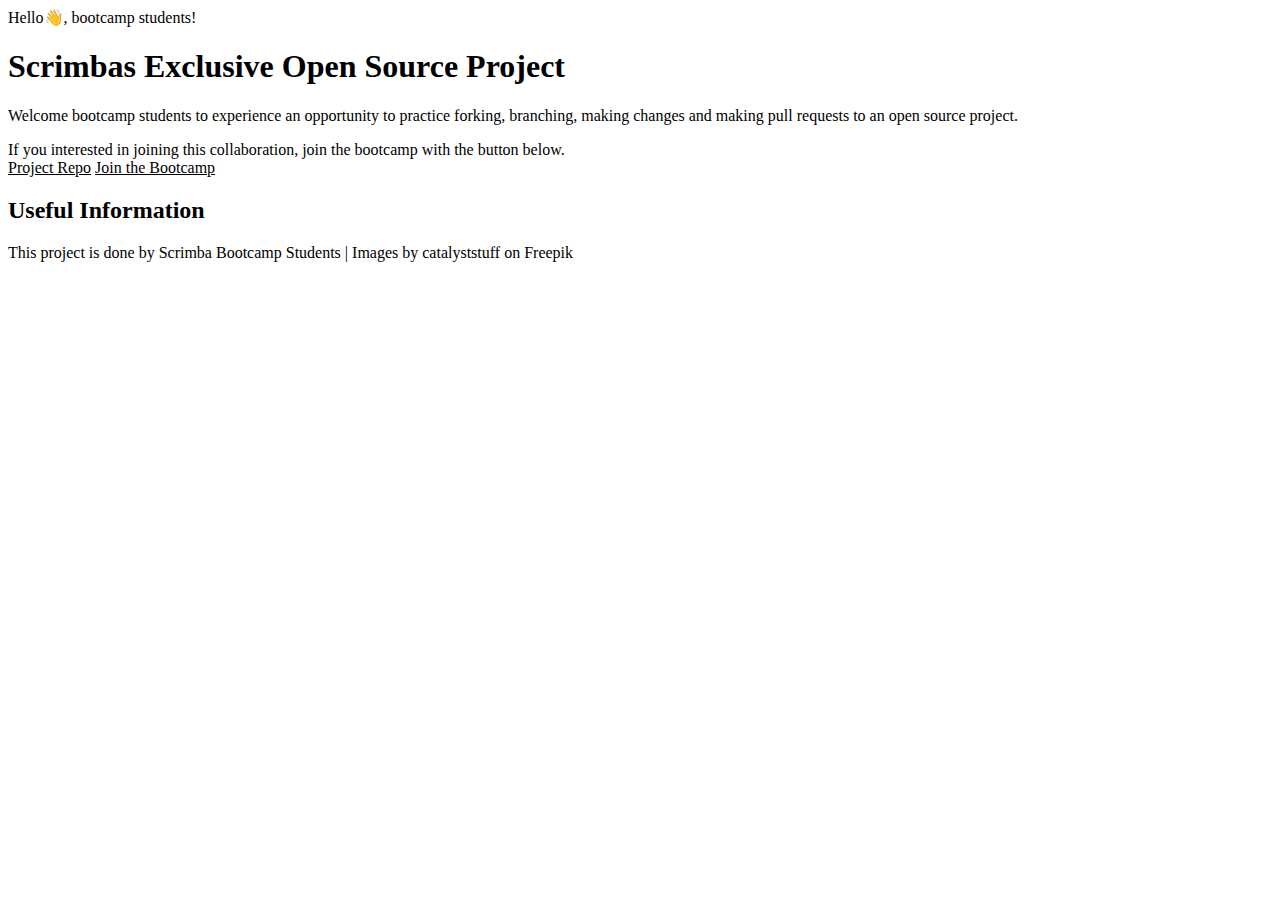
==== index.html @ c2e829df "hover effects for links!" ====
<!DOCTYPE html>
<html lang="en">

<head>
    <meta charset="UTF-8">
    <meta http-equiv="X-UA-Compatible" content="IE=edge">
    <meta name="viewport" content="width=device-width, initial-scale=1.0">
    <title>Bootcamp Collab</title>
    <link rel="icecream icon" href="./assets/images/hero/hero-min.png">
    <link rel="stylesheet" href="./assets/css/index.css">
</head>

<body>
    <header class="header">
        <!-- for a future navigation -->
    </header>

    <main class="main">
        <section class="section-padding section-hero">
            <div class="container container--hero">
                <div class="hero grid grid--2-cols grid--center-v">
                    <div class="hero-text-box">
                        <span class="pre-heading">
                            Hello👋, bootcamp students! 
                        </span>
                        <h1 class="heading-primary">
                            Scrimbas Exclusive Open Source Project
                        </h1>
                        <p class="hero-text">
                            Welcome bootcamp students to experience an opportunity to practice forking, branching, making changes and making pull requests to an open source project.
                        </p>
                        <p class="hero-text">
                            If you interested in joining this collaboration, join the bootcamp with the button below.
                        </p>
                        <a href="https://github.com/michaella23/bootcamp-collab" target="_blank" class="link link--hero margin-right-sm hover-effect ">Project Repo</a>
                        <a href="https://scrimba.com/bootcamp" target="_blank" class="link link--hero scrimba hover-effect">Join the Bootcamp</a>
                    </div>

                    <picture class="hero-img-box">
                        <source srcset="./assets/images/hero/hero.webp" type="image/webp">
                        <source srcset="./assets/images/hero/hero-min.png" type="image/png">

                        <img src="./assets/images/hero/hero-min.png" alt="" class="hero-img">
                    </picture>
                </div>
            </div>
        </section>
        <section>
            <div class="container">
                <h2 class="heading-primary">Useful Information</h2>
                <h3 id="current-local-time"></h3>
            </div>
        </section>
    </main>

    <footer class="section-padding section-footer">
        <div class="container">
            <div class="footer-text-box center-text">
                <p class="done-by">
                    This project is done by
                    <a href="https://github.com/michaella23/bootcamp-collab" class="done-by--link" target="_blank">
                        Scrimba Bootcamp Students
                    </a> |
                    <!-- 
                        DON'T REMOVE THIS UNTIL CURRENT IMAGE IS REPLACED
                    -->
                    <a href="https://www.freepik.com/author/catalyststuff" target="_blank" class="done-by--link">
                        Images by catalyststuff
                    </a> on Freepik
                </p>
            </div>
        </div>
    </footer>

    <script src="assets/javascript/app.js"></script>
</body>

</html>
---- assets/css/index.css ----
@import url('./base.css');
/* 
  Only styles for index.html go here,
  take a look at the STYLE_GUIDE.md to get a better understanding of CSS Variables and importing fonts & other stylesheets.
*/

/* 
  
*/

/* section-hero */
.section-hero {
  background-color: var(--clr);
}

.hero {}

.hero-text-box {}

.hero-text {
  margin-bottom: var(--spacing-12);
}

.hero-text:last-of-type {
  margin-bottom: var(--spacing-24);
}

.link--hero {
  padding: var(--spacing-16) var(--spacing-24);
  border: 2px solid var(--clr-stroke);
  border-radius: 0.8rem;
  color: var(--clr-button-text);
  background-color: var(--clr-button);
  box-shadow: 0 0.4rem 0.4rem -0.5rem var(--clr-shadow);
}

.scrimba {
  background-color: var(--clr-button-plus);
}

/* 
  This targets the img container so it can centered 
  within the grids cell
*/
.hero-img-box {
  display: flex;
  justify-content: center;
  align-items: center;
}

.hero-img {
  width: 100%;
  max-width: 50rem;
  filter: contrast(0.85) saturate(0.95) brightness(1.1);
}

.hero-img:hover {
  cursor: pointer;
  transform: scale(1.6);
  transition: all 0.8s ease-in-out;
}

.done-by {
  font-size: var(--font-12);
  line-height: var(--line-height-15);
  letter-spacing: var(--letter-space-n05);
}

.done-by--link,
.done-by--link:link,
.done-by--link:visited {
  display: inline-block;
  font-size: var(--font-14);
  font-weight: var(--font-weight-500);
  text-decoration: none;
  color: var(--clr-paragraph);
}

.done-by--link:hover,
.done-by--link:active {
  border-bottom: 1px solid var(--clr-paragraph);
}


/* 
  moving rainbow gradient effect on the Current Local time text
*/

#current-local-time{
  background: linear-gradient(to right, #6666ff, #0099ff , #00ff00, #ff3399, #6666ff);
    -webkit-background-clip: text;
    background-clip: text;
    color: transparent;
    animation: rainbow_animation 6s ease-in-out 1s infinite;
    background-size: 400% 100%;
}

@keyframes rainbow_animation {
  0%,100% {
      background-position: 0 0;
  }

  50% {
      background-position: 100% 0;
  }
}

/* 
  CSS hover effects for links
*/

.hover-effect:hover {
  background: #8A2387;  /* fallback for old browsers */
  background: -webkit-linear-gradient(to right, #F27121, #E94057, #8A2387);  /* Chrome 10-25, Safari 5.1-6 */
  background: linear-gradient(to right, #F27121, #E94057, #8A2387); /* W3C, IE 10+/ Edge, Firefox 16+, Chrome 26+, Opera 12+, Safari 7+ */

  opacity:1;
  background-color: blue;
  box-shadow:0 8px 20px 0px rgba(0,0,0,0.125);
}
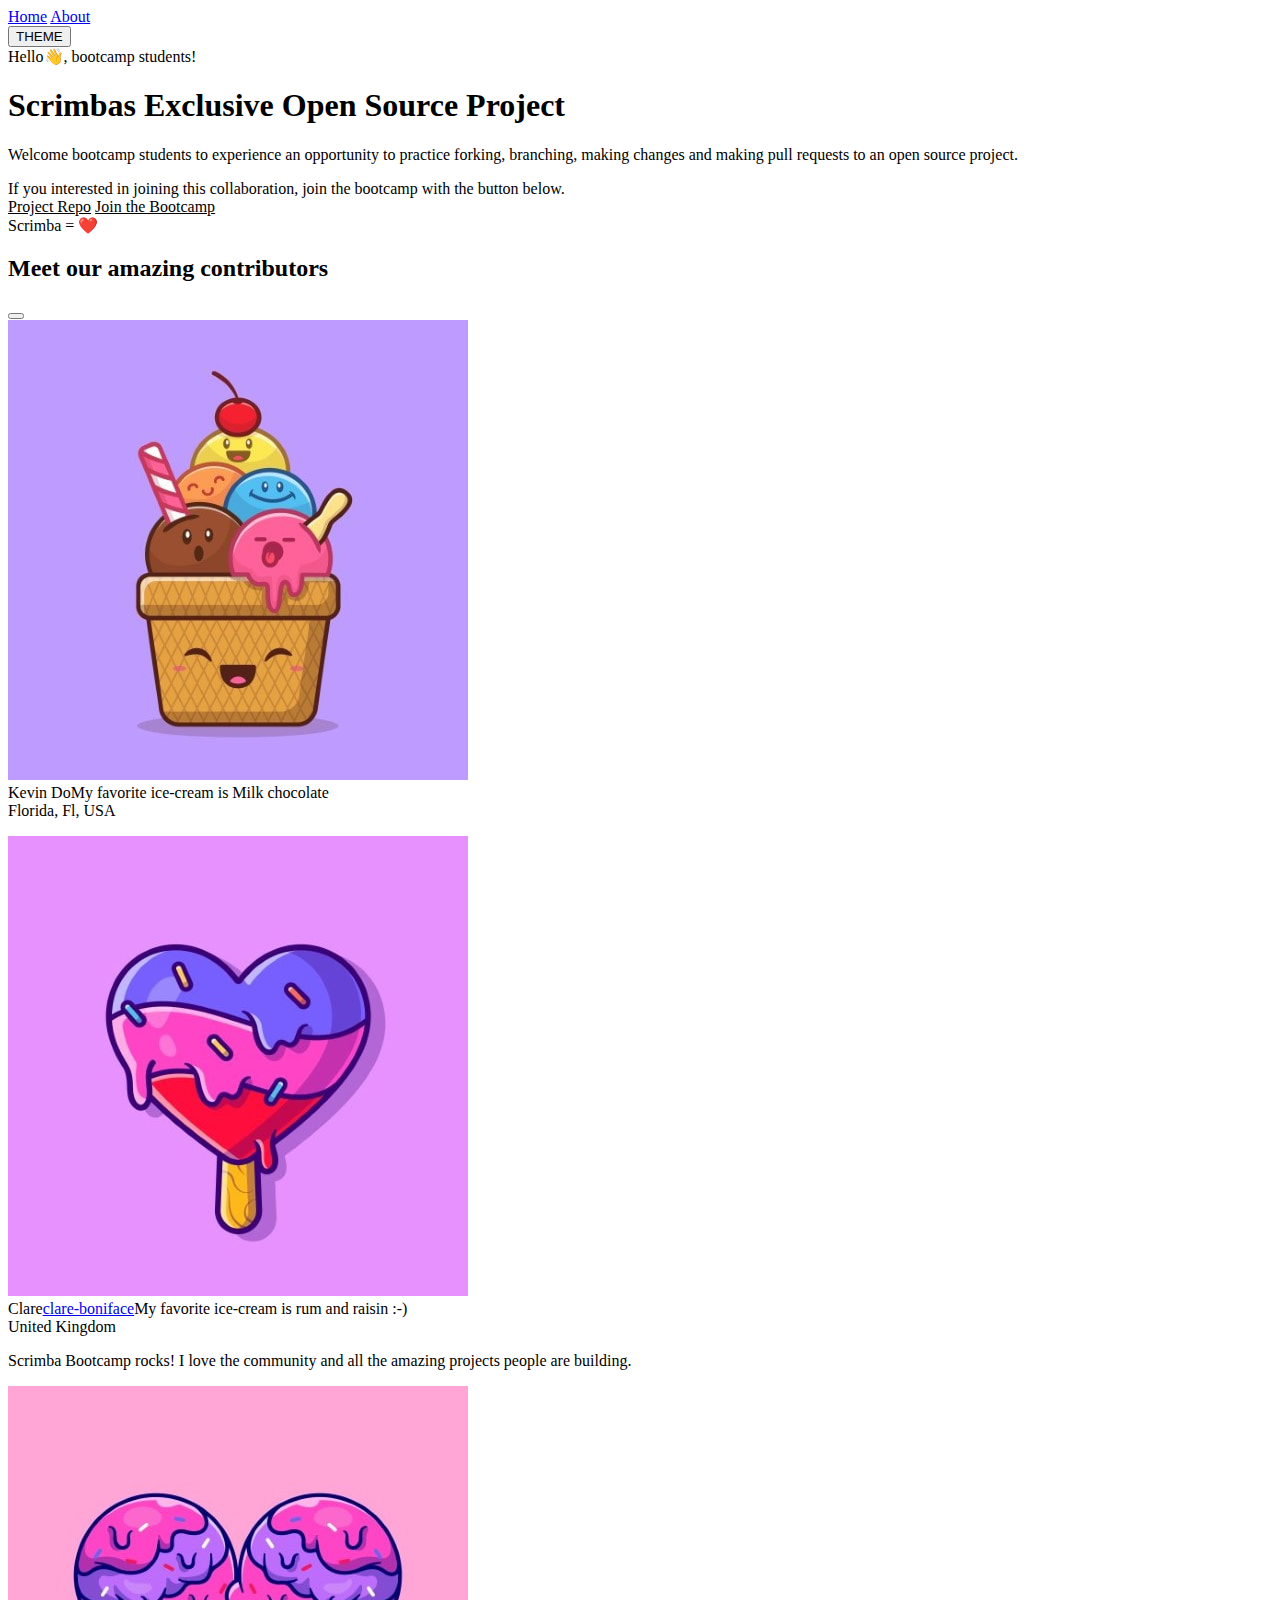
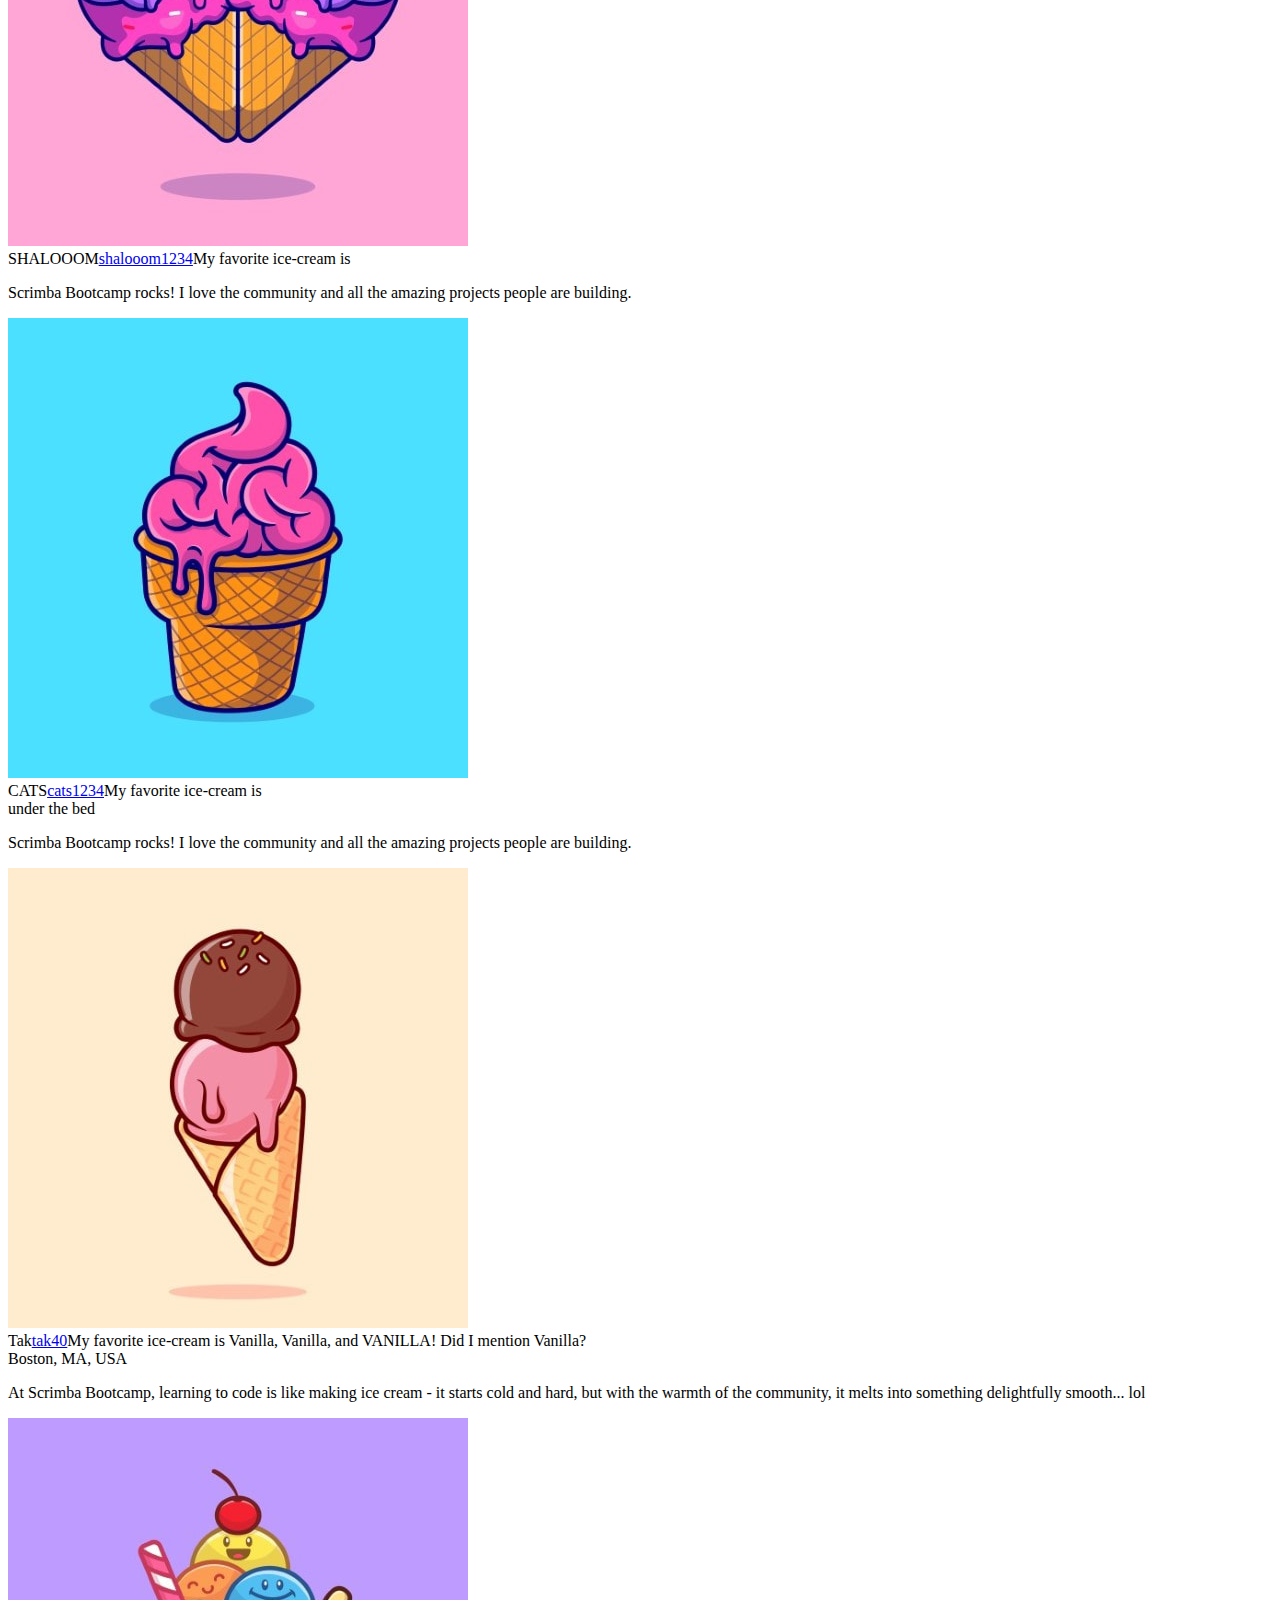
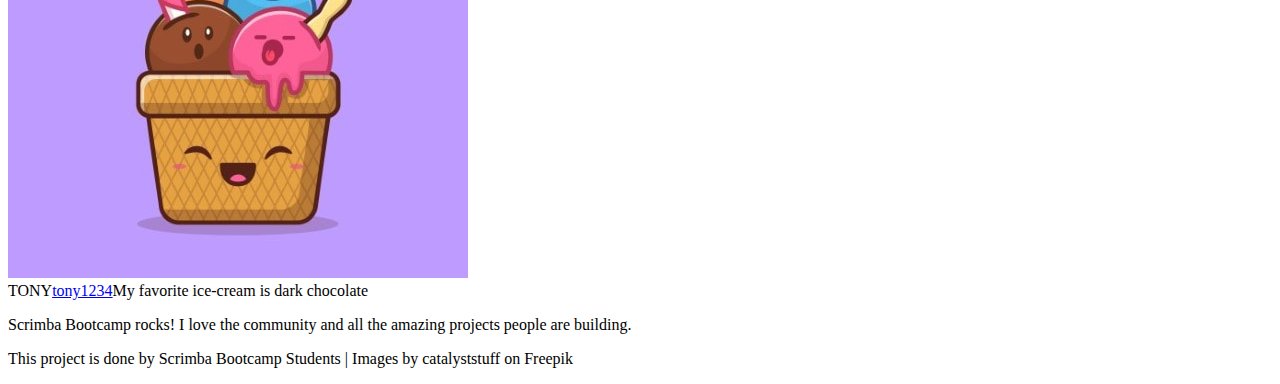
==== commit 2aaa619f: "Merge pull request #109 from michaella23/create-about-page" ====
--- a/index.html
+++ b/index.html
@@ -8,11 +8,17 @@
     <title>Bootcamp Collab</title>
     <link rel="icecream icon" href="./assets/images/hero/hero-min.png">
     <link rel="stylesheet" href="./assets/css/index.css">
+    <script type="module" src="https://unpkg.com/ionicons@7.1.0/dist/ionicons/ionicons.esm.js"></script>
+    <script nomodule src="https://unpkg.com/ionicons@7.1.0/dist/ionicons/ionicons.js"></script>
 </head>
 
 <body>
     <header class="header">
-        <!-- for a future navigation -->
+        <nav class="nav-bar">
+            <a href="index.html" class="nav-item">Home</a>
+            <a href="html/about.html" class="nav-item">About</a>
+        </nav>
+        <button class="theme-button">THEME</button>
     </header>
 
     <main class="main">
@@ -20,19 +26,21 @@
             <div class="container container--hero">
                 <div class="hero grid grid--2-cols grid--center-v">
                     <div class="hero-text-box">
-                        <span class="pre-heading">
-                            Hello👋, bootcamp students! 
+                        <span id="current-local-time" class="pre-heading display-block current-local-time"></span>
+                        <span id="greeting" class="pre-heading display-block">
+                            Hello👋, bootcamp students!
                         </span>
                         <h1 class="heading-primary">
                             Scrimbas Exclusive Open Source Project
                         </h1>
                         <p class="hero-text">
-                            Welcome bootcamp students to experience an opportunity to practice forking, branching, making changes and making pull requests to an open source project.
+                            Welcome bootcamp students to experience an opportunity to practice forking, branching,
+                            making changes and making pull requests to an open source project.
                         </p>
                         <p class="hero-text">
                             If you interested in joining this collaboration, join the bootcamp with the button below.
                         </p>
-                        <a href="https://github.com/michaella23/bootcamp-collab" target="_blank" class="link link--hero margin-right-sm hover-effect ">Project Repo</a>
+                        <a href="https://github.com/michaella23/bootcamp-collab" target="_blank" class="link link--hero margin-right-sm hover-effect">Project Repo</a>
                         <a href="https://scrimba.com/bootcamp" target="_blank" class="link link--hero scrimba hover-effect">Join the Bootcamp</a>
                     </div>
 
@@ -45,10 +53,25 @@
                 </div>
             </div>
         </section>
-        <section>
+
+        <section class="section-padding section-scrimba-contributors">
+            <!-- section header -->
             <div class="container">
-                <h2 class="heading-primary">Useful Information</h2>
-                <h3 id="current-local-time"></h3>
+                <span class="pre-heading">Scrimba = ❤️</span>
+                <h2 class="heading-secondary">
+                    Meet our amazing contributors
+                </h2>
+            </div>
+
+            <!-- section component -->
+            <div class="scrimba-contributors">
+                <div class="container grid grid--2-cols scrimba-contributors--container">
+                    <button class="load-more">
+                        <ion-icon name="arrow-down-outline" class="load-more--icon"></ion-icon>
+                    </button>
+                    
+                </div>
+                
             </div>
         </section>
     </main>
@@ -64,7 +87,7 @@
                     <!-- 
                         DON'T REMOVE THIS UNTIL CURRENT IMAGE IS REPLACED
                     -->
-                    <a href="https://www.freepik.com/author/catalyststuff" target="_blank" class="done-by--link">
+                    <a href="https://www.freepik.com/author/catalyststuff" target="_blank" class="done-by--link link-color">
                         Images by catalyststuff
                     </a> on Freepik
                 </p>
@@ -72,7 +95,9 @@
         </div>
     </footer>
 
-    <script src="assets/javascript/app.js"></script>
+    <script src="./assets/javascript/app.js" type="Module"></script>
+    <script src="./assets/javascript/contributors.js" type="Module"></script>
+    <script src="./assets/javascript/contributors-component.js" type="Module"></script>
 </body>
 
-</html>
+</html>--- a/assets/css/index.css
+++ b/assets/css/index.css
@@ -113,8 +113,6 @@
   background: #8A2387;  /* fallback for old browsers */
   background: -webkit-linear-gradient(to right, #F27121, #E94057, #8A2387);  /* Chrome 10-25, Safari 5.1-6 */
   background: linear-gradient(to right, #F27121, #E94057, #8A2387); /* W3C, IE 10+/ Edge, Firefox 16+, Chrome 26+, Opera 12+, Safari 7+ */
-
   opacity:1;
-  background-color: blue;
   box-shadow:0 8px 20px 0px rgba(0,0,0,0.125);
 }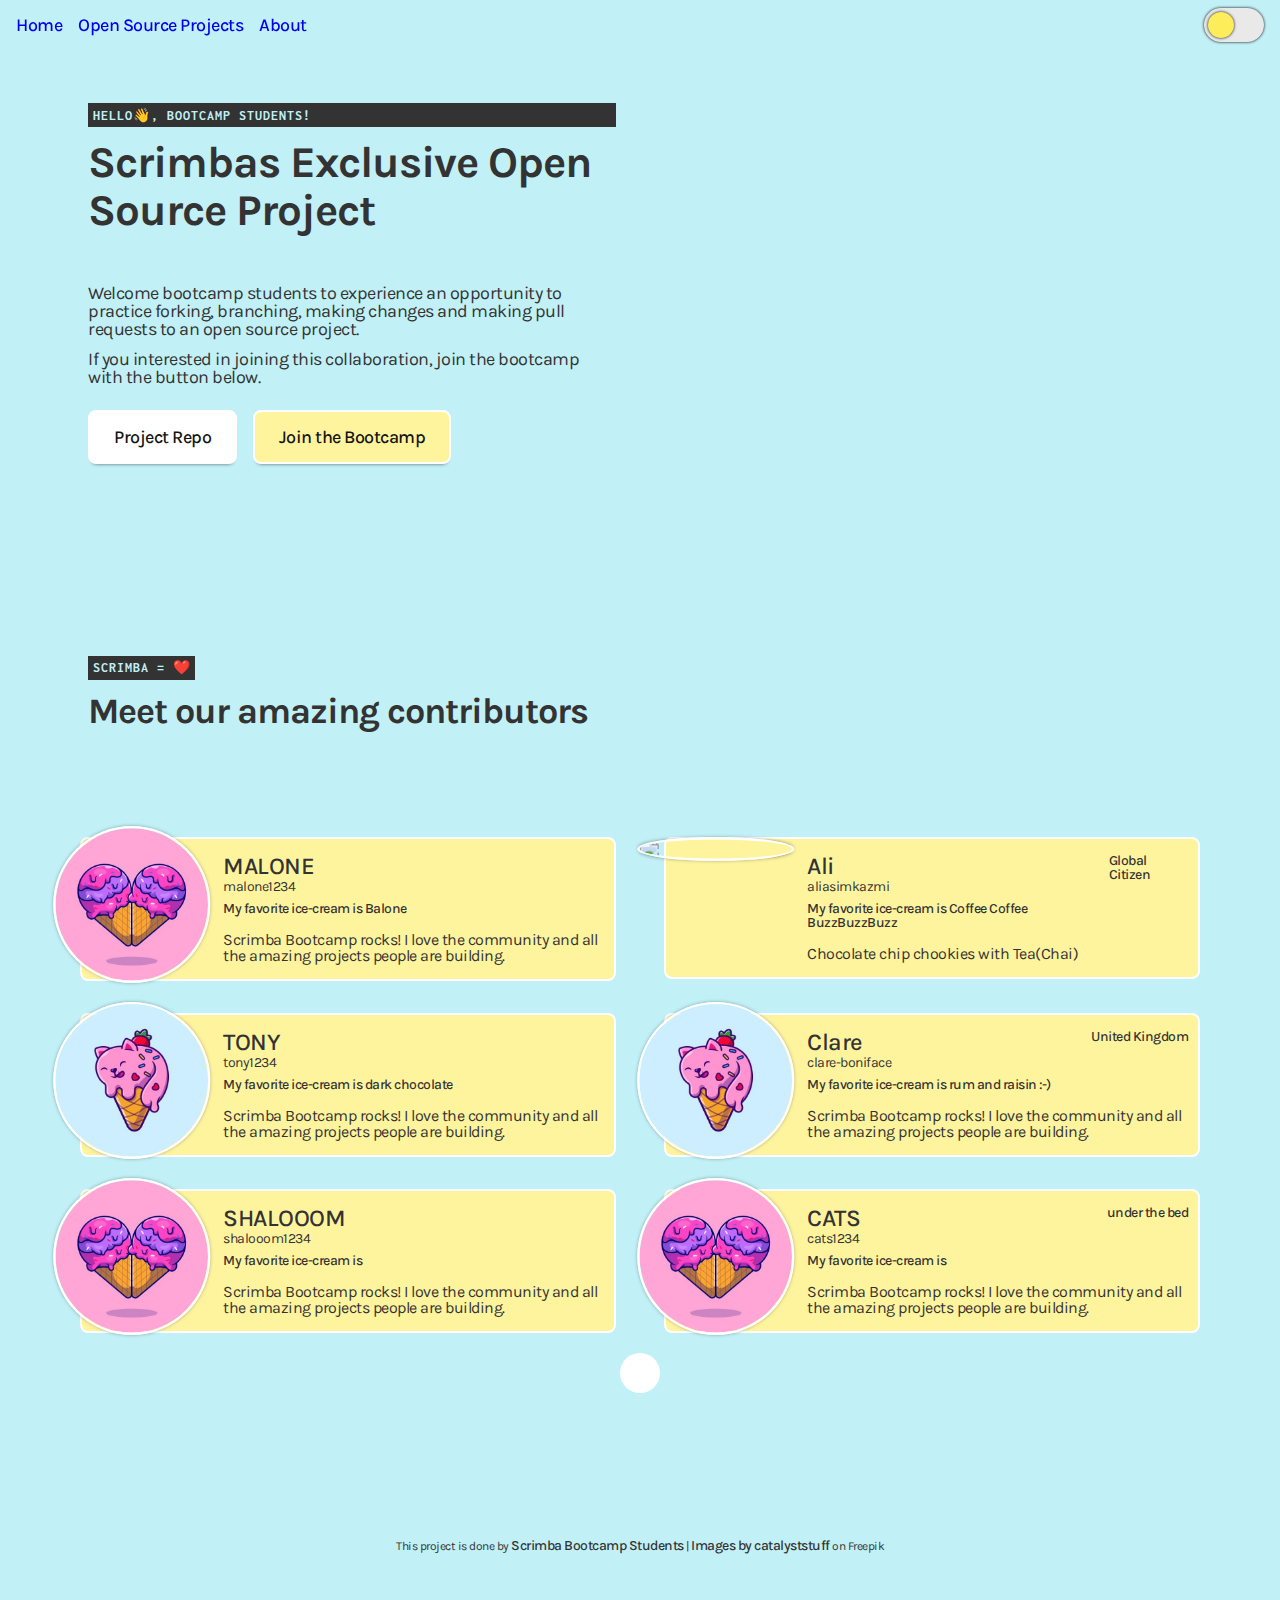
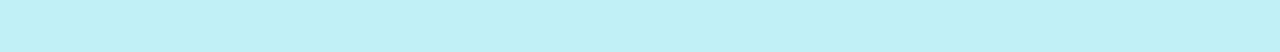
==== commit a5582ef0: "Merge pull request #131 from bbrazis/main" ====
--- a/index.html
+++ b/index.html
@@ -16,9 +16,14 @@
     <header class="header">
         <nav class="nav-bar">
             <a href="index.html" class="nav-item">Home</a>
+            <a href="html/open-source-projects.html" class="nav-item">Open Source Projects</a>
             <a href="html/about.html" class="nav-item">About</a>
         </nav>
-        <button class="theme-button">THEME</button>
+        <label class="switch">
+            <input type="checkbox" id="theme-switch">
+            <span class="slider round theme-button"></span>
+            <span class="visually-hidden">Theme switch toggle</span>
+        </label>
     </header>
 
     <main class="main">
@@ -100,4 +105,4 @@
     <script src="./assets/javascript/contributors-component.js" type="Module"></script>
 </body>
 
-</html>+</html>
--- a/assets/css/index.css
+++ b/assets/css/index.css
@@ -1,17 +1,66 @@
 @import url('./base.css');
+@import url('./darkmode.css');
+
 /* 
   Only styles for index.html go here,
   take a look at the STYLE_GUIDE.md to get a better understanding of CSS Variables and importing fonts & other stylesheets.
 */
 
-/* 
-  
-*/
-
-/* section-hero */
-.section-hero {
-  background-color: var(--clr);
-}
+/* ===========================
+        Utility Classes
+=========================== */
+
+.visually-hidden { 
+    border: 0;
+    padding: 0;
+    margin: 0;
+    position: absolute !important;
+    height: 1px; 
+    width: 1px;
+    overflow: hidden;
+    clip: rect(1px 1px 1px 1px); /* IE6, IE7 - a 0 height clip, off to the bottom right of the visible 1px box */
+    clip: rect(1px, 1px, 1px, 1px); /*maybe deprecated but we need to support legacy browsers */
+    clip-path: inset(50%); /*modern browsers, clip-path works inwards from each corner*/
+    white-space: nowrap; /* added line to stop words getting smushed together (as they go onto seperate lines and some screen readers do not understand line feeds as a space */
+}
+
+/* ===========================
+       header elements 
+=========================== */
+
+.header {
+  display: flex;
+  position: fixed;
+  /* right: 0; */
+  z-index: 1;
+  justify-content: space-between;
+  align-items: center;
+  width: 100%;
+  padding: var(--spacing-8) var(--spacing-16);
+}
+
+.nav-bar {
+  display: flex;
+  gap: var(--spacing-16);
+}
+
+.nav-item {
+  font-weight: 500;
+  text-decoration: none;
+}
+
+.nav-item:hover,
+.nav-item:focus,
+.nav-item:active {
+  text-decoration: underline;
+  box-shadow: unset;
+}
+
+/* ===========================
+         section-hero 
+=========================== */
+
+.section-hero {}
 
 .hero {}
 
@@ -26,6 +75,7 @@
 }
 
 .link--hero {
+  text-align: center;
   padding: var(--spacing-16) var(--spacing-24);
   border: 2px solid var(--clr-stroke);
   border-radius: 0.8rem;
@@ -34,14 +84,6 @@
   box-shadow: 0 0.4rem 0.4rem -0.5rem var(--clr-shadow);
 }
 
-.scrimba {
-  background-color: var(--clr-button-plus);
-}
-
-/* 
-  This targets the img container so it can centered 
-  within the grids cell
-*/
 .hero-img-box {
   display: flex;
   justify-content: center;
@@ -52,13 +94,199 @@
   width: 100%;
   max-width: 50rem;
   filter: contrast(0.85) saturate(0.95) brightness(1.1);
+  transition: all 0.8s ease-in-out;
 }
 
 .hero-img:hover {
   cursor: pointer;
   transform: scale(1.6);
-  transition: all 0.8s ease-in-out;
-}
+}
+
+.current-local-time {
+  text-align: right;
+  font-size: var(--font-24);
+  background: linear-gradient(to right,
+      #3c3cbd,
+      #0059ff,
+      #8f6901,
+      #ff3399,
+      #3f3fd1);
+  -webkit-background-clip: text;
+  background-clip: text;
+  color: transparent;
+  animation: rainbow_animation 10s 1s infinite;
+  background-size: 400% 100%;
+  margin-bottom: var(--spacing-4);
+  z-index: 1;
+}
+
+.scrimba {
+  background-color: var(--clr-button-plus);
+}
+
+/* =============================
+ moving rainbow gradient effect
+============================= */
+
+@keyframes rainbow_animation {
+
+  0%,
+  100% {
+    background-position: 0 0;
+  }
+
+  50% {
+    background-position: 100% 0;
+  }
+}
+
+/* ================================
+       section scrimba-likes 
+================================ */
+
+.section-scrimba-contributors {}
+
+.scrimba-contributors {}
+
+.scrimba-contributors--container {
+  position: relative;
+  padding: 1rem 4rem;
+  width: 100%;
+  row-gap: var(--spacing-32);
+}
+
+.scrimba-contributors-card {
+  border: 2px solid var(--clr-stroke);
+  border-radius: 0.8rem;
+  height: fit-content;
+  display: flex;
+  justify-content: center;
+  align-items: flex-start;
+  background-color: var(--clr-accent-tint);
+}
+
+.scrimba-contributors--user-img-box {
+  flex: 1;
+  border: 2px solid var(--clr-stroke);
+  border-radius: 50%;
+  display: flex;
+  justify-content: center;
+  align-items: center;
+  transform: scale(1.2) translateX(-10%);
+  box-shadow: 0 0 0.4rem -0.2rem var(--clr-shadow);
+  overflow: hidden;
+}
+
+.scrimba-contributors--user-img {
+  border-radius: 50%;
+  width: 100%;
+  transition: transform 0.25s ease-in;
+}
+
+.scrimba-contributors-card:hover .scrimba-contributors--user-img {
+  transform: scale(1.1);
+}
+
+.scrimba-contributors--user-text-box {
+  flex: 3;
+  padding: 1.5rem 1rem;
+  display: flex;
+  flex-direction: column;
+}
+
+.user-text-box-header {
+  display: flex;
+  align-items: flex-start;
+  margin-bottom: var(--spacing-16);
+}
+
+.username-container {
+  display: flex;
+  flex-direction: column;
+}
+
+.scrimba-contributors--username {
+  font-size: var(--font-24);
+  font-weight: var(--font-weight-500);
+  margin-bottom: var(--spacing-2);
+}
+
+.scrimba-contributors--link {
+  position: relative;
+  width: fit-content;
+  font-size: var(--font-14);
+  color: inherit;
+  text-decoration: none;
+  margin-bottom: var(--spacing-8);
+  cursor: pointer;
+}
+
+.scrimba-contributors--link::after {
+  content: 'GitHub';
+  position: absolute;
+  top: 50%;
+  right: 0;
+  padding: 0.3rem 0.7rem;
+  border-radius: 0.8rem;
+  transform: translate(100%, -45%);
+  font-size: var(--font-14);
+  font-weight: var(--font-weight-700);
+  color: var(--clr-accent-tint);
+  background-color: var(--clr-paragraph);
+  opacity: 0;
+  transition: transform 0.15s cubic-bezier(0, 0, 0.6, 1), opacity 0.15s cubic-bezier(0, 0, 0.6, 1);
+}
+
+.scrimba-contributors-card:hover .scrimba-contributors--link::after {
+  opacity: 1;
+  transform: translate(110%, -45%);
+}
+
+.scrimba-contributors--fav-icecream {
+  font-size: var(--font-14);
+  font-weight: var(--font-weight-500);
+}
+
+.scrimba-contributors--location {
+  margin-left: auto;
+  font-size: var(--font-14);
+  font-weight: var(--font-weight-500);
+}
+
+.scrimba-contributors--user-comment {
+  font-size: var(--font-16);
+}
+
+.load-more {
+  padding: 1rem;
+  border: none;
+  border-radius: 50%;
+  position: absolute;
+  bottom: 0;
+  left: 50%;
+  transform: translate(-50%, 5rem);
+  display: flex;
+  justify-content: center;
+  align-items: center;
+  background-color: var(--clr-button);
+  transition: transform 0.15s cubic-bezier(0, 0, 0.6, 1), box-shadow 0.15s cubic-bezier(0, 0, 0.6, 1);
+  cursor: pointer;
+}
+
+.load-more:hover {
+  transform: translate(-50%, 4.8rem);
+  box-shadow: 0 0.4rem 0.4rem -0.4rem var(--clr-shadow);
+}
+
+.load-more--icon {
+  width: 2rem;
+  height: 2rem;
+  color: var(--clr-paragraph);
+}
+
+/* =========================
+       section footer
+========================= */
 
 .done-by {
   font-size: var(--font-12);
@@ -81,38 +309,82 @@
   border-bottom: 1px solid var(--clr-paragraph);
 }
 
-
-/* 
-  moving rainbow gradient effect on the Current Local time text
-*/
-
-#current-local-time{
-  background: linear-gradient(to right, #6666ff, #0099ff , #00ff00, #ff3399, #6666ff);
-    -webkit-background-clip: text;
-    background-clip: text;
-    color: transparent;
-    animation: rainbow_animation 6s ease-in-out 1s infinite;
-    background-size: 400% 100%;
-}
-
-@keyframes rainbow_animation {
-  0%,100% {
-      background-position: 0 0;
-  }
-
-  50% {
-      background-position: 100% 0;
-  }
-}
-
-/* 
+/* ============================
   CSS hover effects for links
-*/
+============================ */
 
 .hover-effect:hover {
-  background: #8A2387;  /* fallback for old browsers */
-  background: -webkit-linear-gradient(to right, #F27121, #E94057, #8A2387);  /* Chrome 10-25, Safari 5.1-6 */
-  background: linear-gradient(to right, #F27121, #E94057, #8A2387); /* W3C, IE 10+/ Edge, Firefox 16+, Chrome 26+, Opera 12+, Safari 7+ */
-  opacity:1;
-  box-shadow:0 8px 20px 0px rgba(0,0,0,0.125);
-}+  background: #8A2387;
+  /* fallback for old browsers */
+  background: -webkit-linear-gradient(to right, #F27121, #E94057, #8A2387);
+  /* Chrome 10-25, Safari 5.1-6 */
+  background: linear-gradient(to right, #F27121, #E94057, #8A2387);
+  /* W3C, IE 10+/ Edge, Firefox 16+, Chrome 26+, Opera 12+, Safari 7+ */
+  opacity: 1;
+  box-shadow: 0 8px 20px 0px rgba(0, 0, 0, 0.125);
+}
+
+/* ===========================
+      Theme Switch CSS
+=========================== */
+
+.switch {
+  position: relative;
+  display: inline-block;
+  width: 60px;
+  height: 34px;
+}
+
+.switch input {
+  opacity: 0;
+  width: 0;
+  height: 0;
+}
+
+.slider {
+  position: absolute;
+  cursor: pointer;
+  top: 0;
+  left: 0;
+  right: 0;
+  bottom: 0;
+  background-color: #e9e9e9;
+  -webkit-transition: .4s;
+  transition: .4s;
+  box-shadow: 0 0 3px #000;
+}
+
+.slider:before {
+  position: absolute;
+  content: "";
+  height: 26px;
+  width: 26px;
+  left: 4px;
+  bottom: 4px;
+  background-color: white;
+  -webkit-transition: .4s;
+  transition: .4s;
+}
+
+input:checked+.slider:before {
+  -webkit-transform: translateX(26px);
+  -ms-transform: translateX(26px);
+  transform: translateX(26px);
+}
+
+/* Rounded sliders */
+
+.slider.round {
+  border-radius: 34px;
+}
+
+.slider.round:before {
+  border-radius: 50%;
+  background-image: url('../images/hero/sun.png');
+  background-size: cover;
+  background-size: 70%;
+  background-repeat: no-repeat;
+  background-position: center;
+  background-color: rgb(254, 237, 91);
+  box-shadow: 0 0 3px #000;
+}
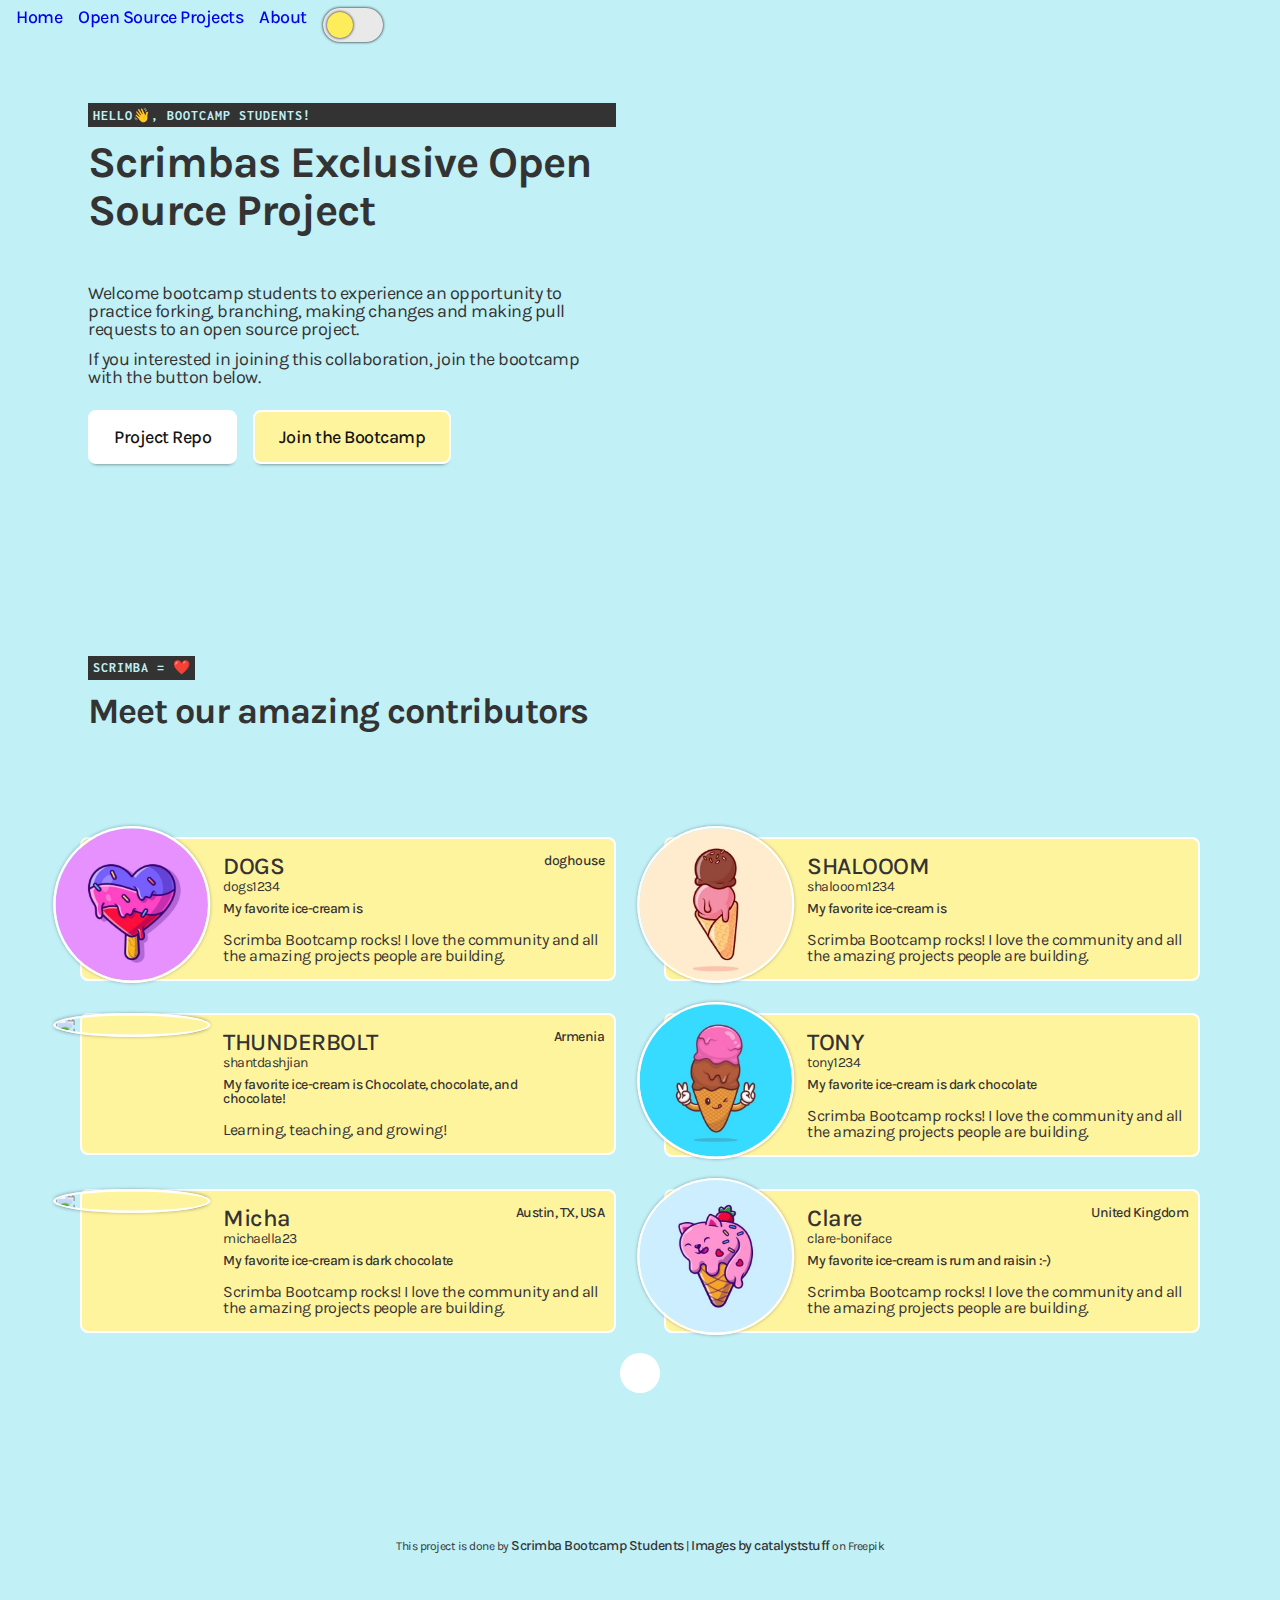
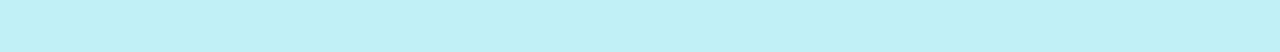
==== commit e77b4b53: "Refactored Nav: moved elements & added class names." ====
--- a/index.html
+++ b/index.html
@@ -1,108 +1,159 @@
 <!DOCTYPE html>
 <html lang="en">
+  <head>
+    <meta charset="UTF-8" />
+    <meta http-equiv="X-UA-Compatible" content="IE=edge" />
+    <meta name="viewport" content="width=device-width, initial-scale=1.0" />
+    <title>Bootcamp Collab</title>
+    <link rel="icecream icon" href="./assets/images/hero/hero-min.png" />
+    <link rel="stylesheet" href="./assets/css/index.css" />
+    <script
+      type="module"
+      src="https://unpkg.com/ionicons@7.1.0/dist/ionicons/ionicons.esm.js"
+    ></script>
+    <script
+      nomodule
+      src="https://unpkg.com/ionicons@7.1.0/dist/ionicons/ionicons.js"
+    ></script>
+  </head>
 
-<head>
-    <meta charset="UTF-8">
-    <meta http-equiv="X-UA-Compatible" content="IE=edge">
-    <meta name="viewport" content="width=device-width, initial-scale=1.0">
-    <title>Bootcamp Collab</title>
-    <link rel="icecream icon" href="./assets/images/hero/hero-min.png">
-    <link rel="stylesheet" href="./assets/css/index.css">
-    <script type="module" src="https://unpkg.com/ionicons@7.1.0/dist/ionicons/ionicons.esm.js"></script>
-    <script nomodule src="https://unpkg.com/ionicons@7.1.0/dist/ionicons/ionicons.js"></script>
-</head>
-
-<body>
+  <body>
     <header class="header">
-        <nav class="nav-bar">
-            <a href="index.html" class="nav-item">Home</a>
-            <a href="html/open-source-projects.html" class="nav-item">Open Source Projects</a>
-            <a href="html/about.html" class="nav-item">About</a>
-        </nav>
+      <nav class="nav-bar">
+        <span class="nav-span nav-span-current">
+          <a href="index.html" class="nav-item nav-item-current">Home</a>
+        </span>
+        <span class="nav-span">
+          <a href="html/open-source-projects.html" class="nav-item"
+            >Open Source Projects</a
+          >
+        </span>
+        <span class="nav-span">
+          <a href="html/about.html" class="nav-item">About</a>
+        </span>
         <label class="switch">
-            <input type="checkbox" id="theme-switch">
-            <span class="slider round theme-button"></span>
-            <span class="visually-hidden">Theme switch toggle</span>
+          <input type="checkbox" id="theme-switch" />
+          <span class="slider round theme-button"></span>
+          <span class="visually-hidden">Theme switch toggle</span>
         </label>
+      </nav>
     </header>
 
     <main class="main">
-        <section class="section-padding section-hero">
-            <div class="container container--hero">
-                <div class="hero grid grid--2-cols grid--center-v">
-                    <div class="hero-text-box">
-                        <span id="current-local-time" class="pre-heading display-block current-local-time"></span>
-                        <span id="greeting" class="pre-heading display-block">
-                            Hello👋, bootcamp students!
-                        </span>
-                        <h1 class="heading-primary">
-                            Scrimbas Exclusive Open Source Project
-                        </h1>
-                        <p class="hero-text">
-                            Welcome bootcamp students to experience an opportunity to practice forking, branching,
-                            making changes and making pull requests to an open source project.
-                        </p>
-                        <p class="hero-text">
-                            If you interested in joining this collaboration, join the bootcamp with the button below.
-                        </p>
-                        <a href="https://github.com/michaella23/bootcamp-collab" target="_blank" class="link link--hero margin-right-sm hover-effect">Project Repo</a>
-                        <a href="https://scrimba.com/bootcamp" target="_blank" class="link link--hero scrimba hover-effect">Join the Bootcamp</a>
-                    </div>
-
-                    <picture class="hero-img-box">
-                        <source srcset="./assets/images/hero/hero.webp" type="image/webp">
-                        <source srcset="./assets/images/hero/hero-min.png" type="image/png">
-
-                        <img src="./assets/images/hero/hero-min.png" alt="" class="hero-img">
-                    </picture>
-                </div>
-            </div>
-        </section>
-
-        <section class="section-padding section-scrimba-contributors">
-            <!-- section header -->
-            <div class="container">
-                <span class="pre-heading">Scrimba = ❤️</span>
-                <h2 class="heading-secondary">
-                    Meet our amazing contributors
-                </h2>
+      <section class="section-padding section-hero">
+        <div class="container container--hero">
+          <div class="hero grid grid--2-cols grid--center-v">
+            <div class="hero-text-box">
+              <span
+                id="current-local-time"
+                class="pre-heading display-block current-local-time"
+              ></span>
+              <span id="greeting" class="pre-heading display-block">
+                Hello👋, bootcamp students!
+              </span>
+              <h1 class="heading-primary">
+                Scrimbas Exclusive Open Source Project
+              </h1>
+              <p class="hero-text">
+                Welcome bootcamp students to experience an opportunity to
+                practice forking, branching, making changes and making pull
+                requests to an open source project.
+              </p>
+              <p class="hero-text">
+                If you interested in joining this collaboration, join the
+                bootcamp with the button below.
+              </p>
+              <a
+                href="https://github.com/michaella23/bootcamp-collab"
+                target="_blank"
+                class="link link--hero margin-right-sm hover-effect"
+                >Project Repo</a
+              >
+              <a
+                href="https://scrimba.com/bootcamp"
+                target="_blank"
+                class="link link--hero scrimba hover-effect"
+                >Join the Bootcamp</a
+              >
             </div>
 
-            <!-- section component -->
-            <div class="scrimba-contributors">
-                <div class="container grid grid--2-cols scrimba-contributors--container">
-                    <button class="load-more">
-                        <ion-icon name="arrow-down-outline" class="load-more--icon"></ion-icon>
-                    </button>
-                    
-                </div>
-                
-            </div>
-        </section>
+            <picture class="hero-img-box">
+              <source
+                srcset="./assets/images/hero/hero.webp"
+                type="image/webp"
+              />
+              <source
+                srcset="./assets/images/hero/hero-min.png"
+                type="image/png"
+              />
+
+              <img
+                src="./assets/images/hero/hero-min.png"
+                alt=""
+                class="hero-img"
+              />
+            </picture>
+          </div>
+        </div>
+      </section>
+
+      <section class="section-padding section-scrimba-contributors">
+        <!-- section header -->
+        <div class="container">
+          <span class="pre-heading">Scrimba = ❤️</span>
+          <h2 class="heading-secondary">Meet our amazing contributors</h2>
+        </div>
+
+        <!-- section component -->
+        <div class="scrimba-contributors">
+          <div
+            class="container grid grid--2-cols scrimba-contributors--container"
+          >
+            <button class="load-more">
+              <ion-icon
+                name="arrow-down-outline"
+                class="load-more--icon"
+              ></ion-icon>
+            </button>
+          </div>
+        </div>
+      </section>
     </main>
 
     <footer class="section-padding section-footer">
-        <div class="container">
-            <div class="footer-text-box center-text">
-                <p class="done-by">
-                    This project is done by
-                    <a href="https://github.com/michaella23/bootcamp-collab" class="done-by--link" target="_blank">
-                        Scrimba Bootcamp Students
-                    </a> |
-                    <!-- 
+      <div class="container">
+        <div class="footer-text-box center-text">
+          <p class="done-by">
+            This project is done by
+            <a
+              href="https://github.com/michaella23/bootcamp-collab"
+              class="done-by--link"
+              target="_blank"
+            >
+              Scrimba Bootcamp Students
+            </a>
+            |
+            <!-- 
                         DON'T REMOVE THIS UNTIL CURRENT IMAGE IS REPLACED
                     -->
-                    <a href="https://www.freepik.com/author/catalyststuff" target="_blank" class="done-by--link link-color">
-                        Images by catalyststuff
-                    </a> on Freepik
-                </p>
-            </div>
+            <a
+              href="https://www.freepik.com/author/catalyststuff"
+              target="_blank"
+              class="done-by--link link-color"
+            >
+              Images by catalyststuff
+            </a>
+            on Freepik
+          </p>
         </div>
+      </div>
     </footer>
 
     <script src="./assets/javascript/app.js" type="Module"></script>
     <script src="./assets/javascript/contributors.js" type="Module"></script>
-    <script src="./assets/javascript/contributors-component.js" type="Module"></script>
-</body>
-
+    <script
+      src="./assets/javascript/contributors-component.js"
+      type="Module"
+    ></script>
+  </body>
 </html>
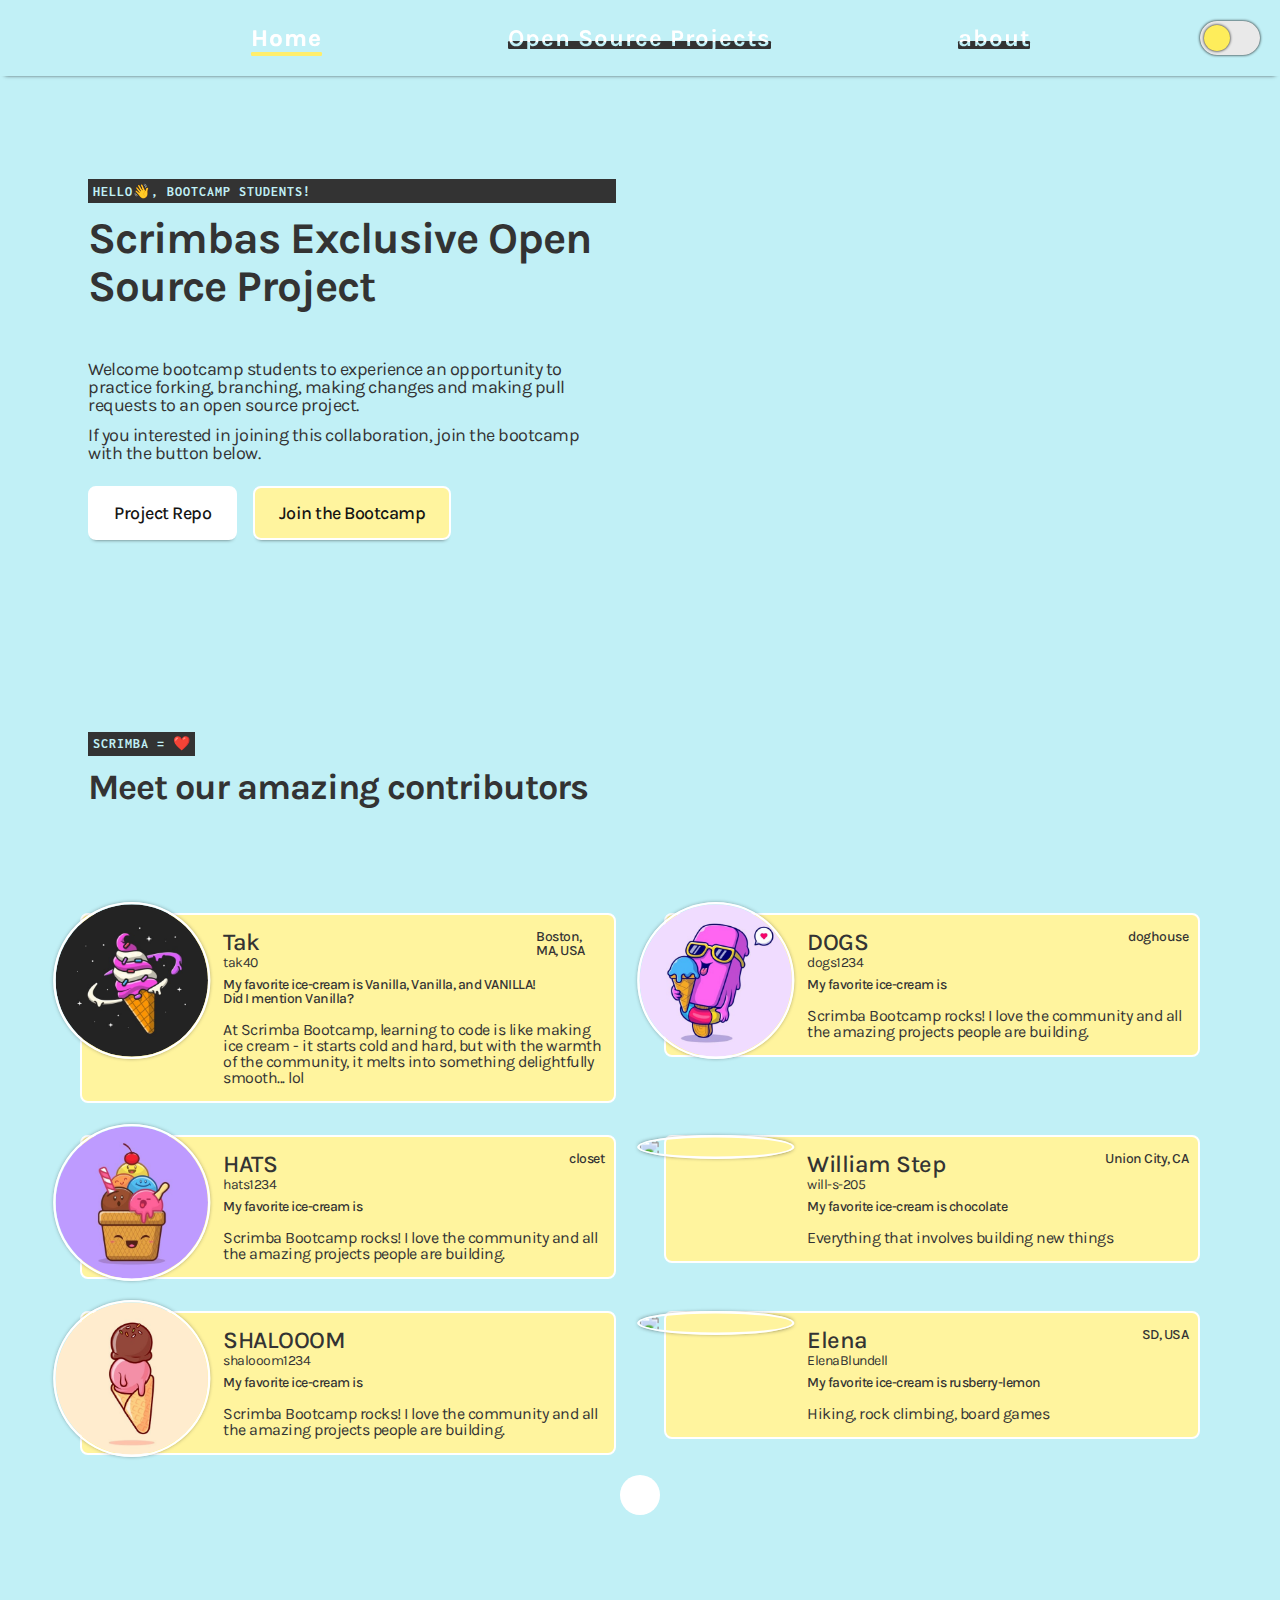
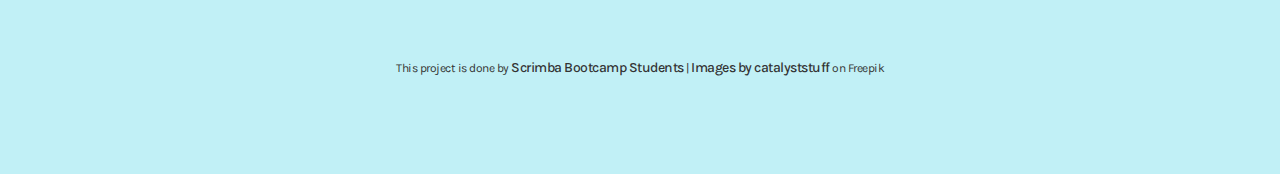
==== commit eb81ebdb: "Nav styles: mobile nav & dark mode support" ====
--- a/index.html
+++ b/index.html
@@ -6,6 +6,11 @@
     <meta name="viewport" content="width=device-width, initial-scale=1.0" />
     <title>Bootcamp Collab</title>
     <link rel="icecream icon" href="./assets/images/hero/hero-min.png" />
+    <!-- Google Material Icons -->
+    <link
+      rel="stylesheet"
+      href="https://fonts.googleapis.com/css2?family=Material+Symbols+Rounded:opsz,wght,FILL,GRAD@20..48,100..700,0..1,-50..200"
+    />
     <link rel="stylesheet" href="./assets/css/index.css" />
     <script
       type="module"
@@ -18,142 +23,177 @@
   </head>
 
   <body>
-    <header class="header">
-      <nav class="nav-bar">
-        <span class="nav-span nav-span-current">
-          <a href="index.html" class="nav-item nav-item-current">Home</a>
-        </span>
+    <div class="page-container">
+      <div class="main-container">
+        <header class="header">
+          <nav class="nav-bar">
+            <div class="nav-mobile">
+              <a href="index.html">
+                <span class="material-symbols-rounded current"> Home </span>
+              </a>
+              <a href="html/about.html">
+                <span class="material-symbols-rounded"> info </span>
+              </a>
+              <a href="#">
+                <span class="material-symbols-rounded menu-button"> menu </span>
+              </a>
+            </div>
+
+            <div class="nav-desktop">
+              <span class="nav-span nav-span-current">
+                <a href="index.html"
+                  ><span class="nav-item nav-item-current"> Home </span>
+                </a>
+              </span>
+              <span class="nav-span">
+                <a href="html/open-source-projects.html" class="nav-item"
+                  >Open Source Projects</a
+                >
+              </span>
+              <span class="nav-span">
+                <a href="html/about.html" class="about">
+                  <span class="nav-item"> about </span>
+                </a>
+              </span>
+              <label class="hidden switch">
+                <input type="checkbox" id="theme-switch" />
+                <span class="slider round theme-button"></span>
+                <span class="visually-hidden">Theme switch toggle</span>
+              </label>
+            </div>
+          </nav>
+        </header>
+
+        <main class="main">
+          <section class="section-padding section-hero">
+            <div class="container container--hero">
+              <div class="hero grid grid--2-cols grid--center-v">
+                <div class="hero-text-box">
+                  <span
+                    id="current-local-time"
+                    class="pre-heading display-block current-local-time"
+                  ></span>
+                  <span id="greeting" class="pre-heading display-block">
+                    Hello👋, bootcamp students!
+                  </span>
+                  <h1 class="heading-primary">
+                    Scrimbas Exclusive Open Source Project
+                  </h1>
+                  <p class="hero-text">
+                    Welcome bootcamp students to experience an opportunity to
+                    practice forking, branching, making changes and making pull
+                    requests to an open source project.
+                  </p>
+                  <p class="hero-text">
+                    If you interested in joining this collaboration, join the
+                    bootcamp with the button below.
+                  </p>
+                  <a
+                    href="https://github.com/michaella23/bootcamp-collab"
+                    target="_blank"
+                    class="link link--hero margin-right-sm hover-effect"
+                    >Project Repo</a
+                  >
+                  <a
+                    href="https://scrimba.com/bootcamp"
+                    target="_blank"
+                    class="link link--hero scrimba hover-effect"
+                    >Join the Bootcamp</a
+                  >
+                </div>
+
+                <picture class="hero-img-box">
+                  <source
+                    srcset="./assets/images/hero/hero.webp"
+                    type="image/webp"
+                  />
+                  <source
+                    srcset="./assets/images/hero/hero-min.png"
+                    type="image/png"
+                  />
+
+                  <img
+                    src="./assets/images/hero/hero-min.png"
+                    alt=""
+                    class="hero-img"
+                  />
+                </picture>
+              </div>
+            </div>
+          </section>
+
+          <section class="section-padding section-scrimba-contributors">
+            <!-- section header -->
+            <div class="container">
+              <span class="pre-heading">Scrimba = ❤️</span>
+              <h2 class="heading-secondary">Meet our amazing contributors</h2>
+            </div>
+
+            <!-- section component -->
+            <div class="scrimba-contributors">
+              <div
+                class="container grid grid--2-cols scrimba-contributors--container"
+              >
+                <button class="load-more">
+                  <ion-icon
+                    name="arrow-down-outline"
+                    class="load-more--icon"
+                  ></ion-icon>
+                </button>
+              </div>
+            </div>
+          </section>
+        </main>
+
+        <footer class="section-padding section-footer">
+          <div class="container">
+            <div class="footer-text-box center-text">
+              <p class="done-by">
+                This project is done by
+                <a
+                  href="https://github.com/michaella23/bootcamp-collab"
+                  class="done-by--link"
+                  target="_blank"
+                >
+                  Scrimba Bootcamp Students
+                </a>
+                |
+                <!-- 
+                        DON'T REMOVE THIS UNTIL CURRENT IMAGE IS REPLACED
+                    -->
+                <a
+                  href="https://www.freepik.com/author/catalyststuff"
+                  target="_blank"
+                  class="done-by--link link-color"
+                >
+                  Images by catalyststuff
+                </a>
+                on Freepik
+              </p>
+            </div>
+          </div>
+        </footer>
+      </div>
+
+      <div class="side-nav">
+        <label class="switch switch-side-nav">
+          <input type="checkbox" id="theme-switch" />
+          <span class="slider round theme-button"></span>
+          <span class="visually-hidden">Theme switch toggle</span>
+        </label>
         <span class="nav-span">
           <a href="html/open-source-projects.html" class="nav-item"
             >Open Source Projects</a
           >
         </span>
-        <span class="nav-span">
-          <a href="html/about.html" class="nav-item">About</a>
-        </span>
-        <label class="switch">
-          <input type="checkbox" id="theme-switch" />
-          <span class="slider round theme-button"></span>
-          <span class="visually-hidden">Theme switch toggle</span>
-        </label>
-      </nav>
-    </header>
-
-    <main class="main">
-      <section class="section-padding section-hero">
-        <div class="container container--hero">
-          <div class="hero grid grid--2-cols grid--center-v">
-            <div class="hero-text-box">
-              <span
-                id="current-local-time"
-                class="pre-heading display-block current-local-time"
-              ></span>
-              <span id="greeting" class="pre-heading display-block">
-                Hello👋, bootcamp students!
-              </span>
-              <h1 class="heading-primary">
-                Scrimbas Exclusive Open Source Project
-              </h1>
-              <p class="hero-text">
-                Welcome bootcamp students to experience an opportunity to
-                practice forking, branching, making changes and making pull
-                requests to an open source project.
-              </p>
-              <p class="hero-text">
-                If you interested in joining this collaboration, join the
-                bootcamp with the button below.
-              </p>
-              <a
-                href="https://github.com/michaella23/bootcamp-collab"
-                target="_blank"
-                class="link link--hero margin-right-sm hover-effect"
-                >Project Repo</a
-              >
-              <a
-                href="https://scrimba.com/bootcamp"
-                target="_blank"
-                class="link link--hero scrimba hover-effect"
-                >Join the Bootcamp</a
-              >
-            </div>
-
-            <picture class="hero-img-box">
-              <source
-                srcset="./assets/images/hero/hero.webp"
-                type="image/webp"
-              />
-              <source
-                srcset="./assets/images/hero/hero-min.png"
-                type="image/png"
-              />
-
-              <img
-                src="./assets/images/hero/hero-min.png"
-                alt=""
-                class="hero-img"
-              />
-            </picture>
-          </div>
-        </div>
-      </section>
-
-      <section class="section-padding section-scrimba-contributors">
-        <!-- section header -->
-        <div class="container">
-          <span class="pre-heading">Scrimba = ❤️</span>
-          <h2 class="heading-secondary">Meet our amazing contributors</h2>
-        </div>
-
-        <!-- section component -->
-        <div class="scrimba-contributors">
-          <div
-            class="container grid grid--2-cols scrimba-contributors--container"
-          >
-            <button class="load-more">
-              <ion-icon
-                name="arrow-down-outline"
-                class="load-more--icon"
-              ></ion-icon>
-            </button>
-          </div>
-        </div>
-      </section>
-    </main>
-
-    <footer class="section-padding section-footer">
-      <div class="container">
-        <div class="footer-text-box center-text">
-          <p class="done-by">
-            This project is done by
-            <a
-              href="https://github.com/michaella23/bootcamp-collab"
-              class="done-by--link"
-              target="_blank"
-            >
-              Scrimba Bootcamp Students
-            </a>
-            |
-            <!-- 
-                        DON'T REMOVE THIS UNTIL CURRENT IMAGE IS REPLACED
-                    -->
-            <a
-              href="https://www.freepik.com/author/catalyststuff"
-              target="_blank"
-              class="done-by--link link-color"
-            >
-              Images by catalyststuff
-            </a>
-            on Freepik
-          </p>
-        </div>
       </div>
-    </footer>
-
+    </div>
     <script src="./assets/javascript/app.js" type="Module"></script>
     <script src="./assets/javascript/contributors.js" type="Module"></script>
     <script
       src="./assets/javascript/contributors-component.js"
       type="Module"
     ></script>
+    <script src="./assets/javascript/nav.js"></script>
   </body>
 </html>
--- a/assets/css/index.css
+++ b/assets/css/index.css
@@ -1,5 +1,6 @@
 @import url('./base.css');
 @import url('./darkmode.css');
+@import url('./nav.css');
 
 /* 
   Only styles for index.html go here,
@@ -10,18 +11,37 @@
         Utility Classes
 =========================== */
 
-.visually-hidden { 
-    border: 0;
-    padding: 0;
-    margin: 0;
-    position: absolute !important;
-    height: 1px; 
-    width: 1px;
-    overflow: hidden;
-    clip: rect(1px 1px 1px 1px); /* IE6, IE7 - a 0 height clip, off to the bottom right of the visible 1px box */
-    clip: rect(1px, 1px, 1px, 1px); /*maybe deprecated but we need to support legacy browsers */
-    clip-path: inset(50%); /*modern browsers, clip-path works inwards from each corner*/
-    white-space: nowrap; /* added line to stop words getting smushed together (as they go onto seperate lines and some screen readers do not understand line feeds as a space */
+.visually-hidden {
+  border: 0;
+  padding: 0;
+  margin: 0;
+  position: absolute !important;
+  height: 1px;
+  width: 1px;
+  overflow: hidden;
+  clip: rect(
+    1px 1px 1px 1px
+  ); /* IE6, IE7 - a 0 height clip, off to the bottom right of the visible 1px box */
+  clip: rect(
+    1px,
+    1px,
+    1px,
+    1px
+  ); /*maybe deprecated but we need to support legacy browsers */
+  clip-path: inset(
+    50%
+  ); /*modern browsers, clip-path works inwards from each corner*/
+  white-space: nowrap; /* added line to stop words getting smushed together (as they go onto seperate lines and some screen readers do not understand line feeds as a space */
+}
+
+/* ===========================
+       page-container 
+=========================== */
+
+.page-container {
+  display: grid;
+  grid-template-columns: 100vw 60vw; /* Sets the side menu off screen to the left */
+  overflow-x: hidden;
 }
 
 /* ===========================
@@ -30,41 +50,23 @@
 
 .header {
   display: flex;
-  position: fixed;
-  /* right: 0; */
-  z-index: 1;
-  justify-content: space-between;
-  align-items: center;
-  width: 100%;
-  padding: var(--spacing-8) var(--spacing-16);
-}
-
-.nav-bar {
-  display: flex;
-  gap: var(--spacing-16);
-}
-
-.nav-item {
-  font-weight: 500;
-  text-decoration: none;
-}
-
-.nav-item:hover,
-.nav-item:focus,
-.nav-item:active {
-  text-decoration: underline;
-  box-shadow: unset;
+  padding: var(--spacing-24) var(--spacing-24);
+  box-shadow: 0 0.4rem 0.4rem -0.5rem var(--clr-shadow);
+  background-color: var(--clr-blueberry-pastel-dark);
 }
 
 /* ===========================
          section-hero 
 =========================== */
 
-.section-hero {}
-
-.hero {}
-
-.hero-text-box {}
+.section-hero {
+}
+
+.hero {
+}
+
+.hero-text-box {
+}
 
 .hero-text {
   margin-bottom: var(--spacing-12);
@@ -105,12 +107,14 @@
 .current-local-time {
   text-align: right;
   font-size: var(--font-24);
-  background: linear-gradient(to right,
-      #3c3cbd,
-      #0059ff,
-      #8f6901,
-      #ff3399,
-      #3f3fd1);
+  background: linear-gradient(
+    to right,
+    #3c3cbd,
+    #0059ff,
+    #8f6901,
+    #ff3399,
+    #3f3fd1
+  );
   -webkit-background-clip: text;
   background-clip: text;
   color: transparent;
@@ -129,7 +133,6 @@
 ============================= */
 
 @keyframes rainbow_animation {
-
   0%,
   100% {
     background-position: 0 0;
@@ -144,9 +147,11 @@
        section scrimba-likes 
 ================================ */
 
-.section-scrimba-contributors {}
-
-.scrimba-contributors {}
+.section-scrimba-contributors {
+}
+
+.scrimba-contributors {
+}
 
 .scrimba-contributors--container {
   position: relative;
@@ -234,7 +239,8 @@
   color: var(--clr-accent-tint);
   background-color: var(--clr-paragraph);
   opacity: 0;
-  transition: transform 0.15s cubic-bezier(0, 0, 0.6, 1), opacity 0.15s cubic-bezier(0, 0, 0.6, 1);
+  transition: transform 0.15s cubic-bezier(0, 0, 0.6, 1),
+    opacity 0.15s cubic-bezier(0, 0, 0.6, 1);
 }
 
 .scrimba-contributors-card:hover .scrimba-contributors--link::after {
@@ -269,7 +275,8 @@
   justify-content: center;
   align-items: center;
   background-color: var(--clr-button);
-  transition: transform 0.15s cubic-bezier(0, 0, 0.6, 1), box-shadow 0.15s cubic-bezier(0, 0, 0.6, 1);
+  transition: transform 0.15s cubic-bezier(0, 0, 0.6, 1),
+    box-shadow 0.15s cubic-bezier(0, 0, 0.6, 1);
   cursor: pointer;
 }
 
@@ -314,11 +321,11 @@
 ============================ */
 
 .hover-effect:hover {
-  background: #8A2387;
+  background: #8a2387;
   /* fallback for old browsers */
-  background: -webkit-linear-gradient(to right, #F27121, #E94057, #8A2387);
+  background: -webkit-linear-gradient(to right, #f27121, #e94057, #8a2387);
   /* Chrome 10-25, Safari 5.1-6 */
-  background: linear-gradient(to right, #F27121, #E94057, #8A2387);
+  background: linear-gradient(to right, #f27121, #e94057, #8a2387);
   /* W3C, IE 10+/ Edge, Firefox 16+, Chrome 26+, Opera 12+, Safari 7+ */
   opacity: 1;
   box-shadow: 0 8px 20px 0px rgba(0, 0, 0, 0.125);
@@ -329,10 +336,13 @@
 =========================== */
 
 .switch {
-  position: relative;
+  /* position: relative; */
+  position: absolute;
   display: inline-block;
   width: 60px;
   height: 34px;
+  /* margin-left: auto; */
+  right: 2rem;
 }
 
 .switch input {
@@ -349,24 +359,24 @@
   right: 0;
   bottom: 0;
   background-color: #e9e9e9;
-  -webkit-transition: .4s;
-  transition: .4s;
+  -webkit-transition: 0.4s;
+  transition: 0.4s;
   box-shadow: 0 0 3px #000;
 }
 
 .slider:before {
   position: absolute;
-  content: "";
+  content: '';
   height: 26px;
   width: 26px;
   left: 4px;
   bottom: 4px;
   background-color: white;
-  -webkit-transition: .4s;
-  transition: .4s;
-}
-
-input:checked+.slider:before {
+  -webkit-transition: 0.4s;
+  transition: 0.4s;
+}
+
+input:checked + .slider:before {
   -webkit-transform: translateX(26px);
   -ms-transform: translateX(26px);
   transform: translateX(26px);
